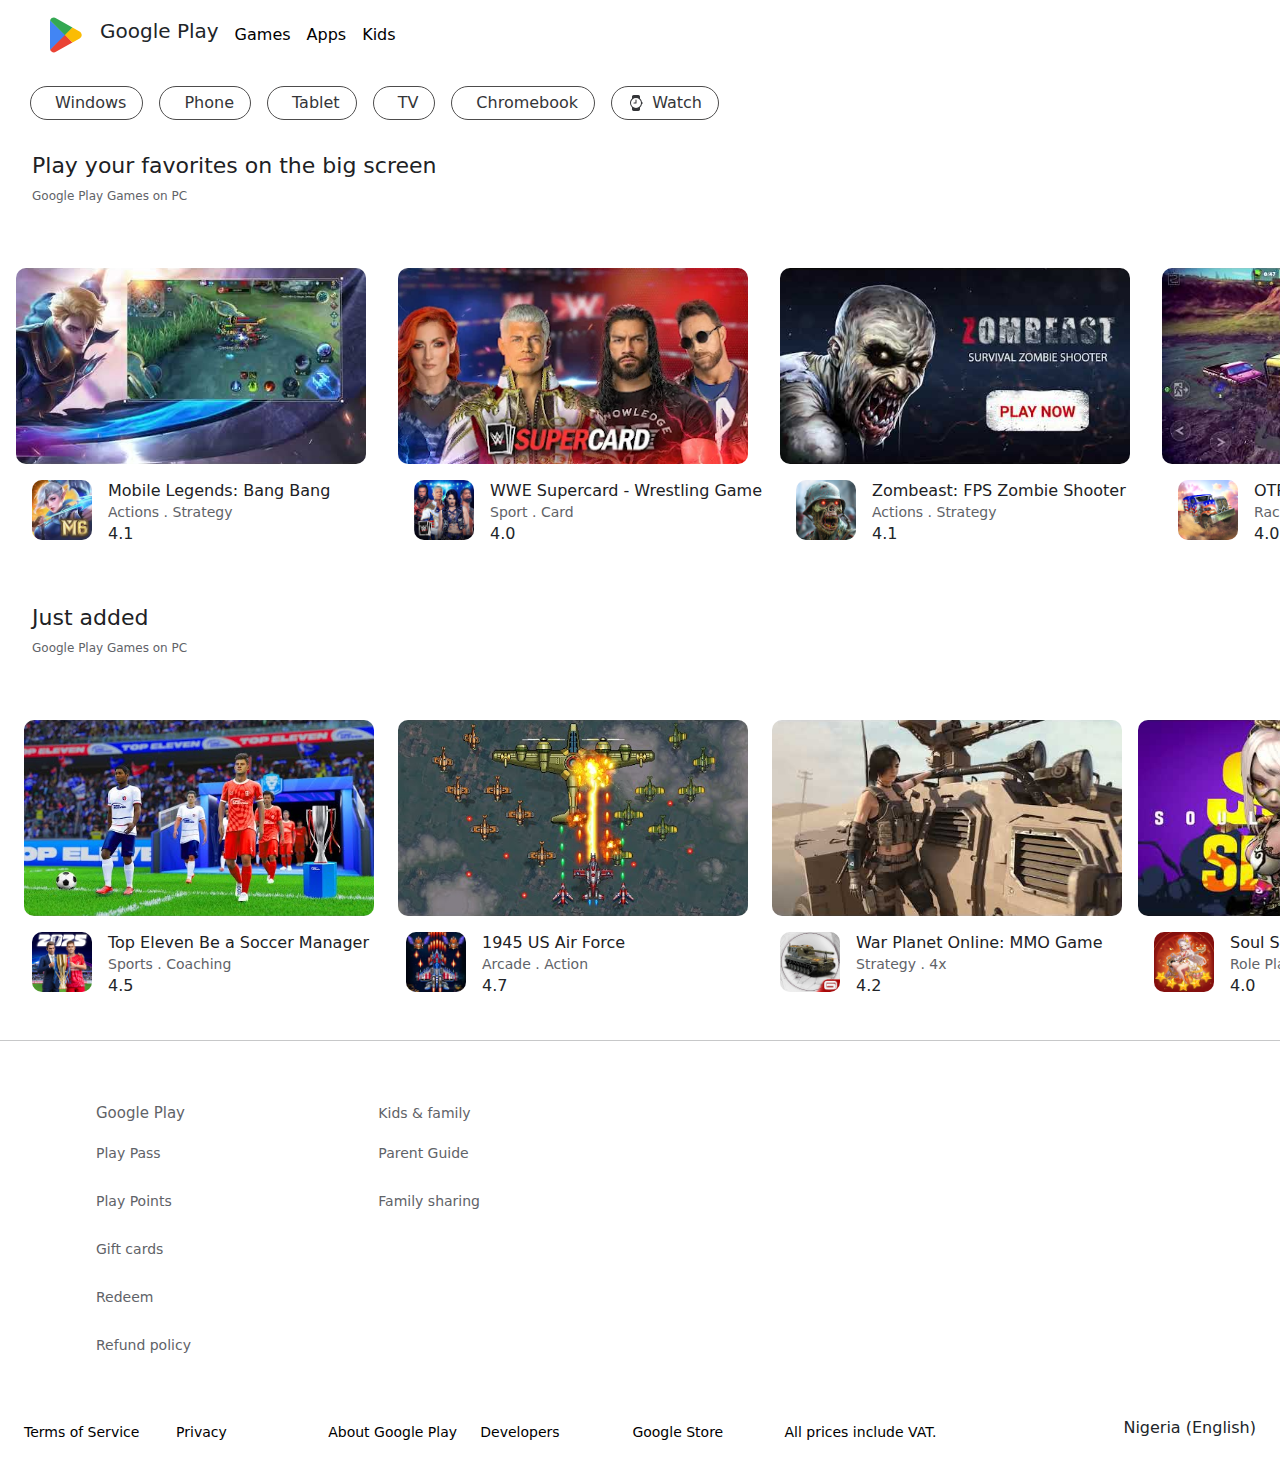
==== index.html @ cc6be877 "added to github" ====
<!DOCTYPE html>
<html lang="en">
<head>
    <meta charset="UTF-8">
    <meta name="viewport" content="width=device-width, initial-scale=1.0">
    <title>Android Apps on Google Play</title>
    <!-- <link rel="stylesheet" href="./media queries style.css"> -->
    <!-- <link rel="stylesheet" href="./variable.css"> -->
    <link rel="stylesheet" href="./css/global.css">
    <link rel="shortcut icon" href="./project images/remove bg of favicon.png" type="image/x-icon">
    <link rel="stylesheet" href="https://cdnjs.cloudflare.com/ajax/libs/font-awesome/6.6.0/css/all.min.css" integrity="sha512-Kc323vGBEqzTmouAECnVceyQqyqdsSiqLQISBL29aUW4U/M7pSPA/gEUZQqv1cwx4OnYxTxve5UMg5GT6L4JJg==" crossorigin="anonymous" referrerpolicy="no-referrer" />
    <link href="https://cdn.jsdelivr.net/npm/bootstrap@5.3.3/dist/css/bootstrap.min.css" rel="stylesheet" integrity="sha384-QWTKZyjpPEjISv5WaRU9OFeRpok6YctnYmDr5pNlyT2bRjXh0JMhjY6hW+ALEwIH" crossorigin="anonymous">
</head>
<body>
<header>
    <div class="home main">
        <div class="leftnav">
            <a href="../index.html">
            <img style="height: 38px; width: 38px;" src="../project images/playstore header.svg" alt=""></a>
            <h5>Google Play</h5>
 


            <div class="heat">
               <a href="./index.html" class="absolute">Games</a>
                <a href="./html/media queries.html" class="absolute">Apps</a>
                <a href="./html/variable.html" class="absolute">Kids</a>
            </div>
        </div>
        <div class="rightnav">
            <div class="right">
               <i class="fa-solid fa-magnifying-glass"></i>
               <i class="fa-regular fa-circle-question"></i>
               <i class="fa-regular fa-circle-user"></i>
            </div>
        </div>
   </div>

</header>
    
    <section class="sectoin2">
        <div class="actual">
            <a href="./index.html" class="okay">
                <i class="fa-solid fa-tv"></i> Windows
            </a>
            <a href="./html/media queries.html" class="okay">
                <i class="fa-solid fa-mobile"></i>   Phone
            </a>
            <a href="./html/variable.html" class="okay">
                <i class="fa-solid fa-tablet"></i>Tablet
            </a>
            <a href="./html/father.html" class="okay">
                <i class="fa-solid fa-tv"></i> TV
            </a>

            <a href="./html/mother.html" class="okay">
                <i class="fa-solid fa-laptop"></i>Chromebook
                </a>
            <a href="./index.html" class="okay">
                <svg xmlns="http://www.w3.org/2000/svg" width="16" height="16" fill="currentColor" class="bi bi-watch" viewBox="0 0 16 16">
                    <path d="M8.5 5a.5.5 0 0 0-1 0v2.5H6a.5.5 0 0 0 0 1h2a.5.5 0 0 0 .5-.5z"/>
                    <path d="M5.667 16C4.747 16 4 15.254 4 14.333v-1.86A6 6 0 0 1 2 8c0-1.777.772-3.374 2-4.472V1.667C4 .747 4.746 0 5.667 0h4.666C11.253 0 12 .746 12 1.667v1.86a6 6 0 0 1 1.918 3.48.502.502 0 0 1 .582.493v1a.5.5 0 0 1-.582.493A6 6 0 0 1 12 12.473v1.86c0 .92-.746 1.667-1.667 1.667zM13 8A5 5 0 1 0 3 8a5 5 0 0 0 10 0"/>
                  </svg>Watch
                </a>
        </div>

        <div class="play">
            <h4>Play your favorites on the big screen</h4>
            <p>Google Play Games on PC</p>
        </div>

        <div class=" mobile">
            <div class="video">
                <div>
                    <img src="./project images/mobile legend.jpg" alt="" style="width: 350px; height: 196px; object-fit: cover; border-radius: 10px; margin: 2rem 1rem 1rem 1rem;">
                    <div class="minor">
                        <img src="./project images/mobile.webp" alt="" style="width: 60px; height: 60px; border-radius: 10px; object-fit: cover; margin: 0rem 1rem 2rem 2rem;">
                        <div class="under">
                            <h5 style="font-size: 16px;
                            line-height: 22px; font-weight: 400; color: #202124; margin-bottom: 0rem;">Mobile Legends: Bang Bang</h5>
                            <p style="font-size: 14px;
                            line-height: 20px; font-weight: 400; color: #5F6368; margin-bottom: 0rem;">Actions . Strategy</p>
                            <span>4.1 <i class="fa-solid fa-star"></i></span>
                        </div>
                    </div>
                </div>

                
                <div>
                    <img src="./project images/wwe supercard.webp" alt="" style="width: 350px; height: 196px; object-fit: cover; border-radius: 10px; margin: 2rem 1rem 1rem 1rem;">
                    <div class="minor">
                        <img src="./project images/wwe small.webp" alt="" style="width: 60px; height: 60px; border-radius: 10px; object-fit: cover; margin: 0rem 1rem 2rem 2rem;">
                        <div class="under">
                            <h5 style="font-size: 16px;
                            line-height: 22px; font-weight: 400; color: #202124; margin-bottom: 0rem;">WWE Supercard - Wrestling Game</h5>
                            <p style="font-size: 14px;
                            line-height: 20px; font-weight: 400; color: #5F6368; margin-bottom: 0rem;">Sport . Card</p>
                            <span>4.0 <i class="fa-solid fa-star"></i></span>
                        </div>
                    </div>
                </div>
                <div>
                    <img src="./project images/zombeast.jpg" alt="" style="width: 350px; height: 196px; object-fit: cover; border-radius: 10px; margin: 2rem 1rem 1rem 1rem;">
                <div class="minor">
                    <img src="./project images/zombie small.webp" alt="" style="width: 60px; height: 60px; border-radius: 10px; object-fit: cover; margin: 0rem 1rem 2rem 2rem;">
                    <div class="under">
                        <h5 style="font-size: 16px;
                        line-height: 22px; font-weight: 400; color: #202124; margin-bottom: 0rem;">Zombeast: FPS Zombie Shooter</h5>
                        <p style="font-size: 14px;
                        line-height: 20px; font-weight: 400; color: #5F6368; margin-bottom: 0rem;">Actions . Strategy</p>
                        <span>4.1 <i class="fa-solid fa-star"></i></span>
                    </div>
                </div>
                </div>

                <div>
                    <img src="./project images/otr.jpg" alt="" style="width: 350px; height: 196px; object-fit: cover; border-radius: 10px; margin: 2rem 1rem 1rem 1rem;">
                    <div class="minor">
                        <img src="./project images/otr small.webp" alt="" style="width: 60px; height: 60px; border-radius: 10px; object-fit: cover; margin: 0rem 1rem 2rem 2rem;">
                        <div class="under">
                            <h5 style="font-size: 16px;
                            line-height: 22px; font-weight: 400; color: #202124; margin-bottom: 0rem;">OTR: Offroad Car Driving Game</h5>
                            <p style="font-size: 14px;
                            line-height: 20px; font-weight: 400; color: #5F6368; margin-bottom: 0rem;">Racing . Simulation</p>
                            <span>4.0 <i class="fa-solid fa-star"></i></span>
                        </div>
                    </div>
                </div>

                <div>
                    <img src="./project images/empire.webp" alt="" style="width: 350px; height: 196px; object-fit: cover; border-radius: 10px; margin: 2rem 1rem 1rem 1rem;">
                    <div class="minor">
                        <img src="./project images/empire small.webp" alt="" style="width: 60px; height: 60px; border-radius: 10px; object-fit: cover; margin: 0rem 1rem 2rem 2rem;">
                        <div class="under">
                            <h5 style="font-size: 16px;
                            line-height: 22px; font-weight: 400; color: #202124; margin-bottom: 0rem;">Empire Takeover</h5>
                            <p style="font-size: 14px;
                            line-height: 20px; font-weight: 400; color: #5F6368; margin-bottom: 0rem;">Strategy . 4x</p>
                            <span>4.6 <i class="fa-solid fa-star"></i></span>
                        </div>
                    </div>
                </div>


                <div>
                    <img src="./project images/evony.webp" alt="" style="width: 350px; height: 196px; object-fit: cover; border-radius: 10px; margin: 2rem 1rem 1rem 1rem;">
                    <div class="minor">
                        <img src="./project images/evony small.webp" alt="" style="width: 60px; height: 60px; border-radius: 10px; object-fit: cover; margin: 0rem 1rem 2rem 2rem;">
                        <div class="under">
                            <h5 style="font-size: 16px;
                            line-height: 22px; font-weight: 400; color: #202124; margin-bottom: 0rem;">Evony: The King's Return</h5>
                            <p style="font-size: 14px;
                            line-height: 20px; font-weight: 400; color: #5F6368; margin-bottom: 0rem;">Strategy . 4x</p>
                            <span>4.3 <i class="fa-solid fa-star"></i></span>
                        </div>
                    </div>
                </div>


                <div>
                    <img src="./project images/chinese.webp" alt="" style="width: 350px; height: 196px; object-fit: cover; border-radius: 10px; margin: 2rem 1rem 1rem 1rem;">
                    <div class="minor">
                        <img src="./project images/small.webp" alt="" style="width: 60px; height: 60px; border-radius: 10px; object-fit: cover; margin: 0rem 1rem 2rem 2rem;">
                        <div class="under">
                            <h5 style="font-size: 16px;
                            line-height: 22px; font-weight: 400; color: #202124; margin-bottom: 0rem;">기적의 검</h5>
                            <p style="font-size: 14px;
                            line-height: 20px; font-weight: 400; color: #5F6368; margin-bottom: 0rem;">Role Playing • Single player</p>
                            <span>3.8 <i class="fa-solid fa-star"></i></span>
                        </div>
                    </div>
                </div>


                <div>
                    <img src="./project images/top war.webp" alt="" style="width: 350px; height: 196px; object-fit: cover; border-radius: 10px; margin: 2rem 1rem 1rem 1rem;">
                    <div class="minor">
                        <img src="./project images/top war small.webp" alt="" style="width: 60px; height: 60px; border-radius: 10px; object-fit: cover; margin: 0rem 1rem 2rem 2rem;">
                        <div class="under">
                            <h5 style="font-size: 16px;
                            line-height: 22px; font-weight: 400; color: #202124; margin-bottom: 0rem;">Top War: Battle Game</h5>
                            <p style="font-size: 14px;
                            line-height: 20px; font-weight: 400; color: #5F6368; margin-bottom: 0rem;">Strategy . 4x</p>
                            <span>3.5 <i class="fa-solid fa-star"></i></span>
                        </div>
                    </div>
                </div>


                <div>
                    <img src="./project images/JUST DANCE.jpg" alt="" style="width: 350px; height: 196px; object-fit: cover; border-radius: 10px; margin: 2rem 1rem 1rem 1rem;">
                    <div class="minor">
                        <img src="./project images/just dance small.webp" alt="" style="width: 60px; height: 60px; border-radius: 10px; object-fit: cover; margin: 0rem 1rem 2rem 2rem;">
                        <div class="under">
                            <h5 style="font-size: 16px;
                            line-height: 22px; font-weight: 400; color: #202124; margin-bottom: 0rem;">Just Dance Now</h5>
                            <p style="font-size: 14px;
                            line-height: 20px; font-weight: 400; color: #5F6368; margin-bottom: 0rem;">Music . Performance</p>
                            <span>3.8 <i class="fa-solid fa-star"></i></span>
                        </div>
                    </div>
                </div>


                <div>
                    <img src="./project images/magic.webp" alt="" style="width: 350px; height: 196px; object-fit: cover; border-radius: 10px; margin: 2rem 1rem 1rem 1rem;">
                    <div class="minor">
                        <img src="./project images/magic small.webp" alt="" style="width: 60px; height: 60px; border-radius: 10px; object-fit: cover; margin: 0rem 1rem 2rem 2rem;">
                        <div class="under">
                            <h5 style="font-size: 16px;
                            line-height: 22px; font-weight: 400; color: #202124; margin-bottom: 0rem;">Magic Rush: Heroes</h5>
                            <p style="font-size: 14px;
                            line-height: 20px; font-weight: 400; color: #5F6368; margin-bottom: 0rem;">Role Playing . Action-Strategy</p>
                            <span>4.2 <i class="fa-solid fa-star"></i></span>
                        </div>
                    </div>
                    <!-- ends -->
                </div>
            </div>
        </div>


        <div class="play">
            <h4>Just added</h4>
            <p>Google Play Games on PC</p>
        </div>

        <div class="mobile">
            <div class="video">
                <div>
                    <img src="./project images/top eleven be a soocer manager.jpg" alt="" style="width: 350px; height: 196px; object-fit: cover; border-radius: 10px; margin: 2rem 0rem 1rem 1.5rem;">
                    <div class="minor">
                        <img src="./project images/soccer.webp" alt="" style="width: 60px; height: 60px; border-radius: 10px; object-fit: cover; margin: 0rem 1rem 0rem 2rem;">
                        <div class="under">
                            <h5 style="font-size: 16px;
                            line-height: 22px; font-weight: 400; color: #202124; margin-bottom: 0rem;">Top Eleven Be a Soccer Manager</h5>
                            <p style="font-size: 14px;
                            line-height: 20px; font-weight: 400; color: #5F6368; margin-bottom: 0rem;">Sports . Coaching</p>
                            <span>4.5 <i class="fa-solid fa-star"></i></span>
                        </div>
                    </div>
                    
                </div>
                <div>
                    <img src="./project images/1945 US Air Force.jpg" alt="" style="width: 350px; height: 196px; object-fit: cover; border-radius: 10px; margin: 2rem 0rem 1rem 1.5rem;">
                    <div class="minor">
                        <img src="./project images/air force.webp" alt="" style="width: 60px; height: 60px; border-radius: 10px; object-fit: cover; margin: 0rem 1rem 0rem 2rem;">
                        <div class="under">
                            <h5 style="font-size: 16px;
                            line-height: 22px; font-weight: 400; color: #202124; margin-bottom: 0rem;">1945 US Air Force</h5>
                            <p style="font-size: 14px;
                            line-height: 20px; font-weight: 400; color: #5F6368; margin-bottom: 0rem;">Arcade . Action</p>
                            <span>4.7 <i class="fa-solid fa-star"></i></span>
                        </div>
                    </div>
                </div>
                <div>
                    <img src="./project images/war pLANET.jpg" alt="" style="width: 350px; height: 196px; object-fit: cover; border-radius: 10px; margin: 2rem 0rem 1rem 1.5rem;">
                    <div class="minor">
                       <img src="./project images/war small.webp" alt="" style="width: 60px; height: 60px; border-radius: 10px; object-fit: cover; margin: 0rem 1rem 0rem 2rem;">
                       <div class="under">
                          <h5 style="font-size: 16px;
                          line-height: 22px; font-weight: 400; color: #202124; margin-bottom: 0rem;">War Planet Online: MMO Game</h5>
                          <p style="font-size: 14px;
                          line-height: 20px; font-weight: 400; color: #5F6368; margin-bottom: 0rem;">Strategy . 4x</p>
                          <span>4.2 <i class="fa-solid fa-star"></i></span>
                        </div>
                    </div>
                </div>



                <div>
                    <img src="./project images/seeker.jpg" alt="" style="width: 350px; height: 196px; object-fit: cover; border-radius: 10px; margin: 2rem 1rem 1rem 1rem;">
                    <div class="minor">
                        <img src="./project images/seeker small.webp" alt="" style="width: 60px; height: 60px; border-radius: 10px; object-fit: cover; margin: 0rem 1rem 2rem 2rem;">
                        <div class="under">
                            <h5 style="font-size: 16px;
                            line-height: 22px; font-weight: 400; color: #202124; margin-bottom: 0rem;">Soul Seeker: six knights</h5>
                            <p style="font-size: 14px;
                            line-height: 20px; font-weight: 400; color: #5F6368; margin-bottom: 0rem;">Role Playing . Action-strategy</p>
                            <span>4.0 <i class="fa-solid fa-star"></i></span>
                        </div>
                    </div>
                </div>


                <div>
                    <img src="./project images/among gods.webp" alt="" style="width: 350px; height: 196px; object-fit: cover; border-radius: 10px; margin: 2rem 0rem 1rem 1.5rem;">
                    <div class="minor">
                        <img src="./project images/among god small.webp" alt="" style="width: 60px; height: 60px; border-radius: 10px; object-fit: cover; margin: 0rem 1rem 0rem 2rem;">
                        <div class="under">
                            <h5 style="font-size: 16px;
                            line-height: 22px; font-weight: 400; color: #202124; margin-bottom: 0rem;">Among Gods! RPG Adventure</h5>
                            <p style="font-size: 14px;
                            line-height: 20px; font-weight: 400; color: #5F6368; margin-bottom: 0rem;">Role Playing . Action-Strategy</p>
                            <span>4.6 <i class="fa-solid fa-star"></i></span>
                        </div>
                    </div>
                </div>



                <div>
                    <img src="./project images/conquer.jpg" alt="" style="width: 350px; height: 196px; object-fit: cover; border-radius: 10px; margin: 2rem 0rem 1rem 1.5rem;">
                    <div class="minor">
                        <img src="./project images/conquer small.webp" alt="" style="width: 60px; height: 60px; border-radius: 10px; object-fit: cover; margin: 0rem 1rem 0rem 2rem;">
                        <div class="under">
                         <h5 style="font-size: 16px;
                            line-height: 22px; font-weight: 400; color: #202124; margin-bottom: 0rem;">War and Magic: Kingdom Reborn</h5>
                            <p style="font-size: 14px;
                            line-height: 20px; font-weight: 400; color: #5F6368; margin-bottom: 0rem;">Strategy . 4x</p>
                            <span>4.2 <i class="fa-solid fa-star"></i></span>
                        </div>
                    </div>
                </div>

                <div>
                    <img src="./project images/8th ann.jpg" alt="" style="width: 350px; height: 196px; object-fit: cover; border-radius: 10px; margin: 2rem 0rem 1rem 1.5rem;">
                    <div class="minor">
                        <img src="./project images/8th ann small.webp" alt="" style="width: 60px; height: 60px; border-radius: 10px; object-fit: cover; margin: 0rem 1rem 0rem 2rem;">
                        <div class="under">
                            <h5 style="font-size: 16px;
                            line-height: 22px; font-weight: 400; color: #202124; margin-bottom: 0rem;">CookieRun:OvenBreak</h5>
                            <p style="font-size: 14px;
                            line-height: 20px; font-weight: 400; color: #5F6368; margin-bottom: 0rem;">Adventure . Action</p>
                            <span>4.5 <i class="fa-solid fa-star"></i></span>
                        </div>
                    </div>
                </div>

                <div>
                    <img src="./project images/game of sultan.jpg" alt="" style="width: 350px; height: 196px; object-fit: cover; border-radius: 10px; margin: 2rem 0rem 1rem 1.5rem;">
                    <div class="minor">
                        <img src="./project images/gamo of sultan samll.webp" alt="" style="width: 60px; height: 60px; border-radius: 10px; object-fit: cover; margin: 0rem 1rem 0rem 2rem;">
                        <div class="under">
                            <h5 style="font-size: 16px;
                            line-height: 22px; font-weight: 400; color: #202124; margin-bottom: 0rem;">Game of Sultans</h5>
                             <p style="font-size: 14px;
                            line-height: 20px; font-weight: 400; color: #5F6368; margin-bottom: 0rem;">Role Playing . Simulation</p>
                            <span>4.2 <i class="fa-solid fa-star"></i></span>
                        </div>
                    </div>
                </div>




                <div>
                   <img src="./project images/hungry shark small.jpg" alt="" style="width: 350px; height: 196px; object-fit: cover; border-radius: 10px; margin: 2rem 0rem 1rem 1.5rem;">
                   <div class="minor">
                       <img src="./project images/hungry shark.webp" alt="" style="width: 60px; height: 60px; border-radius: 10px; object-fit: cover; margin: 0rem 1rem 0rem 2rem;">
                        <div class="under">
                            <h5 style="font-size: 16px;
                            line-height: 22px; font-weight: 400; color: #202124; margin-bottom: 0rem;">Hungry Shark Evolution</h5>
                            <p style="font-size: 14px; line-height: 20px; font-weight: 400; color: #5F6368; margin-bottom: 0rem;">Action . Survival</p>
                            <span>4.4 <i class="fa-solid fa-star"></i></span>
                        </div>
                    </div>
                </div>

                <div>
                    <img src="./project images/last.jpg" alt="" style="width: 350px; height: 196px; object-fit: cover; border-radius: 10px; margin: 2rem 0rem 1rem 1.5rem;">
                    <div class="minor">
                        <img src="./project images/last small.webp" alt="" style="width: 60px; height: 60px; border-radius: 10px; object-fit: cover; margin: 0rem 1rem 0rem 2rem;">
                        <div class="under">
                            <h5 style="font-size: 16px;
                            line-height: 22px; font-weight: 400; color: #202124; margin-bottom: 0rem;">Last Fortress: Underground</h5>
                            <p style="font-size: 14px;
                            line-height: 20px; font-weight: 400; color: #5F6368; margin-bottom: 0rem;">Strategy . 4x</p>
                            <span>4.4 <i class="fa-solid fa-star"></i></span>
                        </div>
                    </div>
                </div>
                <!--  -->
            </div>
        </div>
    </section>



    <div class="together">
        <div class="beat">
            <div class="gather">
                <a href="./index.html"><svg xmlns="http://www.w3.org/2000/svg" width="25" height="30" fill="currentColor" class="bi bi-controller" viewBox="0 0 16 16">
                    <path d="M11.5 6.027a.5.5 0 1 1-1 0 .5.5 0 0 1 1 0m-1.5 1.5a.5.5 0 1 0 0-1 .5.5 0 0 0 0 1m2.5-.5a.5.5 0 1 1-1 0 .5.5 0 0 1 1 0m-1.5 1.5a.5.5 0 1 0 0-1 .5.5 0 0 0 0 1m-6.5-3h1v1h1v1h-1v1h-1v-1h-1v-1h1z"/>
                    <path d="M3.051 3.26a.5.5 0 0 1 .354-.613l1.932-.518a.5.5 0 0 1 .62.39c.655-.079 1.35-.117 2.043-.117.72 0 1.443.041 2.12.126a.5.5 0 0 1 .622-.399l1.932.518a.5.5 0 0 1 .306.729q.211.136.373.297c.408.408.78 1.05 1.095 1.772.32.733.599 1.591.805 2.466s.34 1.78.364 2.606c.024.816-.059 1.602-.328 2.21a1.42 1.42 0 0 1-1.445.83c-.636-.067-1.115-.394-1.513-.773-.245-.232-.496-.526-.739-.808-.126-.148-.25-.292-.368-.423-.728-.804-1.597-1.527-3.224-1.527s-2.496.723-3.224 1.527c-.119.131-.242.275-.368.423-.243.282-.494.575-.739.808-.398.38-.877.706-1.513.773a1.42 1.42 0 0 1-1.445-.83c-.27-.608-.352-1.395-.329-2.21.024-.826.16-1.73.365-2.606.206-.875.486-1.733.805-2.466.315-.722.687-1.364 1.094-1.772a2.3 2.3 0 0 1 .433-.335l-.028-.079zm2.036.412c-.877.185-1.469.443-1.733.708-.276.276-.587.783-.885 1.465a14 14 0 0 0-.748 2.295 12.4 12.4 0 0 0-.339 2.406c-.022.755.062 1.368.243 1.776a.42.42 0 0 0 .426.24c.327-.034.61-.199.929-.502.212-.202.4-.423.615-.674.133-.156.276-.323.44-.504C4.861 9.969 5.978 9.027 8 9.027s3.139.942 3.965 1.855c.164.181.307.348.44.504.214.251.403.472.615.674.318.303.601.468.929.503a.42.42 0 0 0 .426-.241c.18-.408.265-1.02.243-1.776a12.4 12.4 0 0 0-.339-2.406 14 14 0 0 0-.748-2.295c-.298-.682-.61-1.19-.885-1.465-.264-.265-.856-.523-1.733-.708-.85-.179-1.877-.27-2.913-.27s-2.063.091-2.913.27"/>
                    </svg></i></a>
                <p style="font-style: normal; font-size: 14px; font-weight: 400; line-height: normal; color: #000000;">Games</p>
            </div>
        
        
        
            
            <div class="gather">
                <a href="./html/media queries.html"><svg xmlns="http://www.w3.org/2000/svg" width="25" height="30" fill="currentColor" class="bi bi-x-diamond-fill" viewBox="0 0 16 16">
                    <path d="M9.05.435c-.58-.58-1.52-.58-2.1 0L4.047 3.339 8 7.293l3.954-3.954L9.049.435zm3.61 3.611L8.708 8l3.954 3.954 2.904-2.905c.58-.58.58-1.519 0-2.098l-2.904-2.905zm-.706 8.614L8 8.708l-3.954 3.954 2.905 2.904c.58.58 1.519.58 2.098 0l2.905-2.904zm-8.614-.706L7.292 8 3.339 4.046.435 6.951c-.58.58-.58 1.519 0 2.098z"/></svg></a>
                <p style="font-style: normal; font-size: 14px; font-weight: 400; line-height: normal; color: #000000;">Apps</p>
            </div>
        
        
        
            <div class="gather">
                <a href="./html/variable.html"><svg xmlns="http://www.w3.org/2000/svg" width="25" height="30" fill="currentColor" class="bi bi-star" viewBox="0 0 16 16">
                    <path d="M2.866 14.85c-.078.444.36.791.746.593l4.39-2.256 4.389 2.256c.386.198.824-.149.746-.592l-.83-4.73 3.522-3.356c.33-.314.16-.888-.282-.95l-4.898-.696L8.465.792a.513.513 0 0 0-.927 0L5.354 5.12l-4.898.696c-.441.062-.612.636-.283.95l3.523 3.356-.83 4.73zm4.905-2.767-3.686 1.894.694-3.957a.56.56 0 0 0-.163-.505L1.71 6.745l4.052-.576a.53.53 0 0 0 .393-.288L8 2.223l1.847 3.658a.53.53 0 0 0 .393.288l4.052.575-2.906 2.77a.56.56 0 0 0-.163.506l.694 3.957-3.686-1.894a.5.5 0 0 0-.461 0z"/>
                  </svg></a>
                <p style="font-style: normal; font-size: 14px; font-weight: 400; line-height: normal; color: #000000;">Kids</p>
            </div>
        </div>
       </div>
    
    
    
    
    <hr>


    <footer class="last">
       <div class="not">
           <div class="least">
               <div class="but">
                    <h5 style="font-size: 15px; line-height: 32px; font-weight: 500; color: #5F6368; font-style: normal;">Google Play</h5>
                    <p  style="font-size: 14px; line-height: 32px; font-weight: 400; color: #5F6368; font-style: normal;">Play Pass</p>
                    <p  style="font-size: 14px; line-height: 32px; font-weight: 400; color: #5F6368; font-style: normal;">Play Points</p>
                    <p  style="font-size: 14px; line-height: 32px; font-weight: 400; color: #5F6368; font-style: normal;">Gift cards</p>
                    <p  style="font-size: 14px; line-height: 32px; font-weight: 400; color: #5F6368; font-style: normal;">Redeem</p>
                    <p  style="font-size: 14px; line-height: 32px; font-weight: 400; color: #5F6368; font-style: normal;">Refund policy</p>
                </div>


               <div class="meat">
                    <h5 style="font-size: 14px; line-height: 32px; font-weight: 500; color: #5F6368; font-style: normal;">Kids & family</h5>
                    <p style="font-size: 14px; line-height: 32px; font-weight: 400; color: #5F6368; font-style: normal;">Parent Guide</p>
                   <p  style="font-size: 14px; line-height: 32px; font-weight: 400; color: #5F6368; font-style: normal;">Family sharing</p>
                </div>
            </div>
        </div>


        <div class="could">
            <div class="do">
                <div class="it">
                    <p style="font-size: 14px; line-height: 14px; font-weight: 400; font-style: normal; color: #000000;">Terms of Service</p>
                    <p style="font-size: 14px; line-height: 14px; font-weight: 400; font-style: normal; color: #000000; margin-right: 0 ;">Privacy</p>
                    <p style="font-size: 14px; line-height: 14px; font-weight: 400; font-style: normal; color: #000000;">About Google Play</p>
                    <p style="font-size: 14px; line-height: 14px; font-weight: 400; font-style: normal; color: #000000;">Developers</p>
                    <p style="font-size: 14px; line-height: 14px; font-weight: 400; font-style: normal; color: #000000;">Google Store</p>
                    <p style="font-size: 14px; line-height: 14px; font-weight: 400; font-style: normal; color: #000000;">All prices include VAT.</p>
                </div>
                <!--  -->
                <div class="you">
                   <p>Nigeria (English)</p>
                </div>
                <!--  -->
            </div>
        </div>
    </footer>
    <script src="https://cdn.jsdelivr.net/npm/bootstrap@5.3.3/dist/js/bootstrap.bundle.min.js" integrity="sha384-YvpcrYf0tY3lHB60NNkmXc5s9fDVZLESaAA55NDzOxhy9GkcIdslK1eN7N6jIeHz" crossorigin="anonymous"></script>
</body>
</html>
---- media queries style.css ----
*{
    margin: 0;
    padding: 0;
    box-sizing: border-box;
}

:root{
    --font-style: normal;
    --font-weight: 500;
    --font-size: 14px;
    --line-height: 20px;
    --font-family: "Google Sans", Roboto, Arial, sans-serif;
    --back-groud: #FFFFFF;
    --color1: #343538;
}

body{
    background-color: var(--back-groud);
    font-family: var(--font-family);
}


.fa-magnifying-glass{
    width: 30px;
    font-size: 20px;
    /* height: 20px; */
}

.fa-circle-question{
    width: 30px;
    font-size: 20px;
}

.fa-circle-user{
    width: 30px;
    font-size: 30px;
}



header{
    position: fixed;
    top: 0;
    width: 100%;
    height: 10%;
    z-index: 10;
    background-color: white;
}

.main{
    display: flex; 
    padding: 0px 30px;  
    justify-content: space-between; 
    align-items: center;  
    margin: 1rem 1rem 2rem;
}

.main .leftnav{
    display: flex; 
    align-items: center; 
    gap: 1rem ;
}

.leftnav .heat{
    display: flex; 
    justify-content: center; 
    gap: 1rem
}

.heat .absolute{
    text-decoration: none; 
    color: #000000 
}

.heat .absolute:hover{
    border-bottom: 3px solid green;
}



.actual{
    display: flex;
    /* justify-content: space-around; */
    align-items: center;
    gap: 1rem;
    overflow-x: scroll;
    padding: 0 30px;
    margin-bottom: 4rem;
    /* flex-wrap: wrap; */
    /* margin: 2rem 2rem 2rem .5rem; */
}

.actual::-webkit-scrollbar{
    display: none;
}



.actual .okay{
    text-decoration: none;
    text-align: center;
    gap: 1rem;
    margin-top: 7rem;
    display: block;
    border: .5px solid rgb(77, 76, 76);
    background-color: var(--back-groud);
    color: var(--color1);
    padding-top: 0.25rem;
    padding: .25rem 2rem;
    gap: 2rem;
    border-radius: 20px;
}

@media (max-width: 500px)                                     {
    .actual .okay{
        text-decoration: none;
        text-align: center;
        gap: 1rem;
        display: flex;
        align-items: center;
        /* display: block; */
        border: .5px solid rgb(77, 76, 76);
        background-color: var(--back-groud);
        color: var(--color1);
        padding-top: 0.25rem;
        padding: .25rem 1rem;
        gap: .5rem;
        border-radius: 20px;
    }
}


@media (min-width: 600px)                                     {
    .actual .okay{
        text-decoration: none;
        text-align: center;
        gap: 1rem;
        display: flex;
        align-items: center;
        /* display: block; */
        border: .5px solid rgb(77, 76, 76);
        background-color: var(--back-groud);
        color: var(--color1);
        padding-top: 0.25rem;
        padding: .25rem 1rem;
        gap: .5rem;
        border-radius: 20px;
    }
}



.actual .okay:hover{
    color: green;
    background-color: rgb(221, 237, 197);
    border: none;
}

.general{
    display: flex;
    justify-content: space-around;
    align-items: center;
}

.image-container{
    position: relative;
    display: inline-block;
    vertical-align: top;
    /* width: 90%; */
    /* display: flex;
    justify-content: space-around;
    align-items: center; */
    /* grid-template-columns: 1fr 1fr 1fr;
    grid-template-rows: 1fr; */
}

.image-container img{
    width: 450px;
    height: 300px;
    display: block;
    margin: 2rem;
    /* object-fit: contain; */
    border-radius: 10px;
}

.image-container .overlay-text{
    position: absolute;
    top: 40%;
    text-wrap: nowrap;
    left: 40%;
    bottom: 0;
    transform: translate(-50%, 50%);
    color: #fff;
    padding: 0px 1px;
    /* font-size: 20px; */
    /* text-align: center; */
    
}

.image-container .over{
    position: absolute;
    top: 5%;
    text-wrap: nowrap;
    left: 40%;
    bottom: 0;
    transform: translate(-50%, 50%);
    color: #fff;
    padding: 0px 1px;
    margin: auto;
    /* margin: 0rem 1rem 0rem 4rem; */
    /* font-size: 20px; */
    /* text-align: center; */
    
}

.general{
    display: grid;
    grid-template-columns: 1fr 1fr 1fr;
    grid-template-rows: 1fr;
    overflow-x: scroll;
}

.general::-webkit-scrollbar{
    display: none;
}

.over .vet{
    margin: 1rem 0rem 0rem 2rem;
}

.sharp{
    /* position: absolute; */
    /* top: 5%; */
    text-wrap: nowrap;
    gap: 3rem;
    /* left: 38%; */
    /* bottom: 0;
    transform: translate(-50%, 50%); */
    /* color: #fff;
    padding: 0px 1px; */
    display: flex;
    justify-content: space-between;
    align-items: center;
    /* gap: 2rem; */
    /* font-size: 20px; */
    /* text-align: center; */
    
}

.sharp .snapchap{
    /* position: absolute; */
    /* top: 5%; */
    text-wrap: nowrap;
    /* left: 38%; */
    /* bottom: 0;
    transform: translate(-50%, 50%); */
    /* color: #fff;
    padding: 0px 1px; */
    display: flex;
    /* padding: none; */
    /* margin: auto; */
    /* margin: 0rem 1rem 0rem 0rem; */
    /* font-size: 20px; */
    /* text-align: center; */
    
}

/* .sharp .yep{
    margin: 0rem 1rem 0rem 1rem; */
/* } */

.save{
    /* position: absolute; */
    /* top: 5%; */
    text-wrap: nowrap;
    /* left: 38%; */
    /* bottom: 0;
    transform: translate(-50%, 50%); */
    /* color: #fff;
    padding: 0px 1px; */
    display: flex;
    justify-content: space-between;
    align-items: center;
    gap: 1rem;
    /* font-size: 20px; */
    /* text-align: center; */
    
}


.save .discord{
    /* position: absolute; */
    /* top: 5%; */
    text-wrap: nowrap;
    /* left: 38%; */
    /* bottom: 0;
    transform: translate(-50%, 50%); */
    /* color: #fff;
    padding: 0px 1px; */
    display: flex;
    /* margin: 0rem 3rem 0rem 0rem; */
    /* font-size: 20px; */
    /* text-align: center; */
    
}


.image-container .oval{
    position: absolute;
    top: 0.1%;
    text-wrap: nowrap;
    left: 40%;
    bottom: 0;
    transform: translate(-50%, 50%);
    color: #fff;
    padding: 0px 1px;
    margin-left: 3rem;
    /* font-size: 20px; */
    /* text-align: center; */
    
}



.better{
    margin: 0rem 5rem 0rem 2rem;
}

.better h3{
    font-size: 22px;
    line-height: 28px;
    font-weight: 500;
    font-style: normal;
    color:#202124;
    /* margin-bottom: 2rem; */
}


.happy{
    display: flex;
    /* justify-content: space-around; */
    align-items: center;
    gap: 1rem;
    overflow-x: scroll;
    padding: 0 30px;
    /* flex-wrap: wrap; */
    /* margin: 2rem 2rem 2rem .5rem; */
}

.happy::-webkit-scrollbar{
    display: none;
}

/* 
@media (max-width: 700px)                   {
    .actual{
        display: flex;
        justify-content: space-around;
        align-items: center;
        gap: 3rem;
        overflow-x: scroll;
        margin: 2rem 0rem 2rem 0rem;
        flex-wrap: nowrap;
        text-wrap: nowrap;
    }


    .actual .okay{
        text-decoration: none;
        text-align: center;
        gap: 2rem;
        height: 35px;
        display: block;
        border: .5px solid rgb(77, 76, 76);
        background-color: var(--back-groud);
        color: var(--color1);
        width: 150px;
        padding-top: 0.25rem;
        
        border-radius: 20px;
    }
    
} */

.happy .family{
    text-decoration: none;
    text-align: center;
    /* gap: 1rem; */
    display: block;
    border: .5px solid rgb(77, 76, 76);
    background-color: var(--back-groud);
    color: var(--color1);
    /* padding-top: 0.25rem; */
    padding: .25rem 2rem;
    gap: 2rem;
    border-radius: 20px;
}

@media (max-width: 600px)                                     {
    .happy .family{
        text-decoration: none;
        text-align: center;
        gap: 1rem;
        display: flex;
        align-items: center;
        /* display: block; */
        border: .5px solid rgb(77, 76, 76);
        background-color: var(--back-groud);
        color: var(--color1);
        padding-top: 0.25rem;
        padding: .25rem 1rem;
        gap: .5rem;
        border-radius: 20px;
    }
}


@media (min-width: 800px)                                     {
    .happy .family{
        text-decoration: none;
        text-align: center;
        gap: 1rem;
        display: flex;
        align-items: center;
        /* display: block; */
        border: .5px solid rgb(77, 76, 76);
        background-color: var(--back-groud);
        color: var(--color1);
        padding-top: 0.25rem;
        padding: .25rem 1rem;
        gap: .5rem;
        border-radius: 20px;
    }
}



.happy .family:hover{
    color: green;
    background-color: rgb(221, 237, 197);
    border: none;
}


.mobile .video{
    display: grid;
    grid-template-columns: 1fr 1fr 1fr 1fr 1fr 1fr;
    grid-template-rows: 1fr 1fr;
    text-wrap: nowrap;
    margin-bottom: 2rem;
    overflow-x: scroll;
}

.mobile .video::-webkit-scrollbar {
    display: none;
}


.mobile .minor{
    display: flex; 
    margin: 2rem 0rem 0rem 2rem;
}

.sad .ass{
    margin: 1rem 0rem 0rem 2rem;
}

.ass .ad{
    /* display: flex;  */
    margin: 1rem 0rem 0rem 0.5rem;
}


.mat .sad{
    display: grid;
    grid-template-columns: 1fr 1fr 1fr 1fr 1fr 1fr 1fr 1fr 1fr 1fr;
    grid-template-rows: 1fr 1fr;
    text-wrap: nowrap;
    overflow-x: scroll;
}

.mat .sad::-webkit-scrollbar {
    display: none;
}



.together .beat{
    display: flex;
    justify-content: space-around;
    align-items: center;
    background-color: white !important;
}

@media (max-width: 600px)                                     {
    .together .beat{
        display: flex;
        width: 100%;
        z-index: 99;
        /* justify-content: space-around;
        align-items: center; */
        bottom: 0;
        position: fixed;
        background-color: #FFFFFF;
    }

    .beat .gather:hover{
        color: green;
    }
    
}

@media (min-width: 800px)                                     {
    .together .beat{
        display: none;
        /* justify-content: space-around;
        align-items: center;
        bottom: 0;
        position: fixed; */
    }
    
}


@media (max-width: 600px)                                     {
    .heat .absolute{
        display: none;
    }
}


.not .least{
    display: flex;
    justify-content: space-between;
}

.least .but{
    margin: 2.5rem 5rem 1rem 6rem;
    text-wrap: nowrap;
}

.least .meat{
    margin: 2.5rem 50rem 1rem 4rem;
    text-wrap: nowrap;
}

.could .do{
    display: flex;
    justify-content: space-between;
    align-items: center;
    flex-wrap: wrap;
}

.do .it{
    display: grid;
    grid-template-columns: 1fr 1fr 1fr 1fr 1fr 1fr;
    grid-template-rows: 1fr;
    margin: 2rem 0rem 1.5rem 1.5rem;
}

.do .you{
    margin: 0rem 1.5rem 0rem 0rem;
}

.fa-star{
    width: 1px;
    height: 1px;
}
---- variable.css ----
*{
    margin: 0;
    padding: 0;
    box-sizing: border-box;
}

:root{
    --font-style: normal;
    --font-weight: 500;
    --font-size: 14px;
    --line-height: 20px;
    --font-family: "Google Sans", Roboto, Arial, sans-serif;
    --back-groud: #FFFFFF;
    --color1: #343538;
}

body{
    background-color: var(--back-groud);
    font-family: var(--font-family);
}

.fa-magnifying-glass{
    width: 30px;
    font-size: 20px;
    /* height: 20px; */
}

.fa-circle-question{
    width: 30px;
    font-size: 20px;
}

.fa-circle-user{
    width: 30px;
    font-size: 30px;
}



header{
    position: sticky;
    top: 0;
    z-index: 10;
    background-color: white;
    height: 70px;
    margin: auto;
}

.main{
    display: flex; 
    padding: 0px 30px;  
    justify-content: space-between; 
    align-items: center;  
    margin: 1rem 1rem 2rem;
}

.main .leftnav{
    display: flex; 
    align-items: center; 
    gap: 1rem ;
}

.leftnav .heat{
    display: flex; 
    justify-content: center; 
    gap: 1rem
}

.heat .absolute{
    text-decoration: none; 
    color: #000000 
}

.heat .absolute:hover{
    border-bottom: 3px solid green;
}


@media (max-width: 600px)                                     {
    .heat .absolute{
        display: none;
    }
}

.act img{
    width: 100%;
    height: 10%;
    margin-bottom: 3rem;
}

.seat{
    display: flex;
    /* justify-content: space-around; */
    align-items: center;
    gap: 1rem;
    overflow-x: scroll;
    padding: 0 30px;
    /* flex-wrap: wrap; */
    /* margin: 2rem 2rem 2rem .5rem; */
}




.seat::-webkit-scrollbar{
    display: none;
}


.seat .okay{
    text-decoration: none;
    text-align: center;
    /* gap: 1rem; */
    /* margin-top: 7rem; */
    display: block;
    border: .5px solid rgb(77, 76, 76);
    background-color: var(--back-groud);
    color: var(--color1);
    padding-top: 0.25rem;
    margin-left: auto;
    margin-right: auto;
    /* text-align: center; */
    padding: .25rem 2rem;
    gap: 2rem;
    border-radius: 20px;
}

/* 
@media (max-width: 700px)                   {
    .actual{
        display: flex;
        justify-content: space-around;
        align-items: center;
        gap: 3rem;
        overflow-x: scroll;
        margin: 2rem 0rem 2rem 0rem;
        flex-wrap: nowrap;
        text-wrap: nowrap;
    }


    .actual .okay{
        text-decoration: none;
        text-align: center;
        gap: 2rem;
        height: 35px;
        display: block;
        border: .5px solid rgb(77, 76, 76);
        background-color: var(--back-groud);
        color: var(--color1);
        width: 150px;
        padding-top: 0.25rem;
        
        border-radius: 20px;
    }
    
} */

.tea h4{
    text-align: center;
    margin-bottom: 2rem;
}

.seat .okay{
    text-decoration: none;
    text-align: center;
    gap: 1rem;
    display: block;
    border: .5px solid rgb(77, 76, 76);
    background-color: var(--back-groud);
    color: var(--color1);
    padding-top: 0.25rem;
    padding: .25rem 2rem;
    gap: 2rem;
    /* text-align: center; */
    border-radius: 20px;
}

@media (max-width: 600px)                                     {
    .seat .okay{
        text-decoration: none;
        text-align: center;
        gap: 1rem;
        display: flex;
        align-items: center;
        /* display: block; */
        border: .5px solid rgb(77, 76, 76);
        background-color: var(--back-groud);
        color: var(--color1);
        padding-top: 0.25rem;
        padding: .25rem 1rem;
        gap: .5rem;
        border-radius: 20px;
    }
}


@media (min-width: 800px)                                     {
    .seat .okay{
        text-decoration: none;
        text-align: center;
        gap: 1rem;
        display: flex;
        align-items: center;
        /* display: block; */
        border: .5px solid rgb(77, 76, 76);
        background-color: var(--back-groud);
        color: var(--color1);
        padding-top: 0.25rem;
        padding: .25rem 1rem;
        gap: .5rem;
        border-radius: 20px;
    }
}



.seat .okay:hover{
    color: green;
    background-color: rgb(221, 237, 197);
    border: none;
}

.wetin{
    overflow-x: scroll;
}


.wetin::-webkit-scrollbar{
    display: none;
}

.where h1{
    font-size: 36px;
    line-height: 44px;
    font-weight: 500;
    font-style: normal;
    color: #202124;
    padding: 2rem 2rem 0rem;
}

.where h5{
    font-size: 24px;
    line-height: 32px;
    font-weight: 400;
    font-style: normal;
    color: #202124;
    padding-left: 2rem;
    padding-top: 0.2rem;
}

.whom img{
    width: 60px;
    height: 60px;
    border-radius: 10px;
}

.whom{
    display: flex;
    margin-right: 11rem;
}

.where{
    background-color: #00DFF3;
    width: 600px;
    height: 270px;
    border-radius: 20px 0px 0px 20px;
    /* border-radius: 20px; */
}


.dead h6{
    font-size: 18px;
    line-height: 24px;
    font-weight: 400;
    font-style: normal;
    color: #202124;
}

.dead p{
    font-size: 16px;
    font-weight: 400;
    font-style: normal;
    color: #202124;
    line-height: 24px;
}

.food img{
    width: 600px;
    height: 270px;
    border-radius: 0px 20px 20px 0px;
}


.wetin{
    display: flex;
    margin: 2rem 2rem 3rem;
}
.where .oh{
    display: flex;
    justify-content: space-around;
    padding-top: 1.5rem;
    gap: 3rem;
}

/* grid family */
.sad .ass{
    margin: 1rem 0rem 0rem 2rem;
}

.ass .ad{
    /* display: flex;  */
    margin: 1rem 0rem 0rem 0.5rem;
}


.mat .sad{
    display: grid;
    grid-template-columns: 1fr 1fr 1fr 1fr 1fr 1fr 1fr 1fr 1fr 1fr;
    grid-template-rows: 1fr 1fr;
    text-wrap: nowrap;
    overflow-x: scroll;
}

.mat .sad::-webkit-scrollbar {
    display: none;
}

.better{
    margin: 0rem 5rem 0rem 2rem;
}

.better h3{
    font-size: 22px;
    line-height: 28px;
    font-weight: 500;
    font-style: normal;
    color:#202124;
    /* margin-bottom: 2rem; */
}

.no h2{
    font-size: 22px;
    font-style: normal;
    font-weight: 400;
    line-height: 28px;
    color: black;
}

.no p{
    font-size: 12px;
    font-style: normal;
    font-weight: 400;
    line-height: 16px;
    color: black;
    /* margin-top: 5rem; */
}

.image-container img{
    width: 100%;
    height: 400px;
    /* object-fit: fill; */
}

.image-container{
    width: 100%;
    position: relative;
    display: inline-block;
    /* vertical-align: top; */
    /* width: 90%; */
    /* display: flex;
    justify-content: space-around;
    align-items: center; */
    /* grid-template-columns: 1fr 1fr 1fr;
    grid-template-rows: 1fr; */
}

.hi .but{
    display: flex;
    /* grid-template-columns: 1fr;
    grid-template-rows: 1fr; */
    justify-content: space-between;
    /* align-items: center; */
    /* gap: 5rem; */
}

.but .no{
    margin-bottom: 3rem;
    top: 50rem;
}


.image-container .menu{
    position: absolute;
    top: .1%;
    text-wrap: nowrap;
    left: 40%;
    bottom: 0;
    transform: translate(-50%, 50%);
    color: #fff;
    text-align: center;
    /* padding: 0px 1px;  */
    /* margin: auto; */
    /* margin: 0rem 1rem 0rem 4rem; */
    /* font-size: 20px; */
    /* text-align: center; */
    
}


.but .yes{
    display: flex;
    justify-content: space-between;
    /* align-items: center; */
    margin-left: 7rem;
    /* margin-top: 2rem; */
    /* margin-top: 10rem; */
    /* margin-right: 3rem; */
    /* gap: 2rem; */
    /* grid-template-columns: 1fr 1fr 1fr 1fr;
    grid-template-rows: 1fr; */
}


.together .beat{
    display: flex;
    justify-content: space-around;
    align-items: center;
    background-color: white !important;
}

@media (max-width: 600px)                                     {
    .together .beat{
        display: flex;
        width: 100%;
        z-index: 99;
        /* justify-content: space-around;
        align-items: center; */
        bottom: 0;
        position: fixed;
        background-color: #FFFFFF;
    }

    .beat .gather:hover{
        color: green;
    }
    
}

@media (min-width: 800px)                                     {
    .together .beat{
        display: none;
        /* justify-content: space-around;
        align-items: center;
        bottom: 0;
        position: fixed; */
    }
    
}


@media (max-width: 600px)                                     {
    .heat .absolute{
        display: none;
    }
}



.not .least{
    display: flex;
    justify-content: space-between;
}

.least .but{
    margin: 2.5rem 5rem 1rem 6rem;
    text-wrap: nowrap;
}

.least .meat{
    margin: 2.5rem 50rem 1rem 4rem;
    text-wrap: nowrap;
}

.could .do{
    display: flex;
    justify-content: space-between;
    align-items: center;
    flex-wrap: wrap;
}

.do .it{
    display: grid;
    grid-template-columns: 1fr 1fr 1fr 1fr 1fr 1fr;
    grid-template-rows: 1fr;
    margin: 2rem 0rem 1.5rem 1.5rem;
}

.do .you{
    margin: 0rem 1.5rem 0rem 0rem;
}

.fa-star{
    width: 1px;
    height: 1px;
}
---- css/global.css ----
*{
    margin: 0;
    padding: 0;
    box-sizing: border-box;
}

:root{
    --font-style: normal;
    --font-weight: 500;
    --font-size: 14px;
    --line-height: 20px;
    --font-family: "Google Sans", Roboto, Arial, sans-serif;
    --back-groud: #FFFFFF;
    --color1: #343538;
}

body{
    background-color: var(--back-groud);
    font-family: var(--font-family);
}

.fa-magnifying-glass{
    width: 30px;
    font-size: 20px;
    /* height: 20px; */
}

.fa-circle-question{
    width: 30px;
    font-size: 20px;
}

.fa-circle-user{
    width: 30px;
    font-size: 30px;
}



header{
    position: sticky;
    top: 0;
    z-index: 10;
    background-color: white;
    height: 70px;
    margin: auto;
}

.main{
    display: flex; 
    padding: 0px 30px;  
    justify-content: space-between; 
    align-items: center;  
    margin: 1rem 1rem 2rem;
}

.main .leftnav{
    display: flex; 
    align-items: center; 
    gap: 1rem ;
}

.leftnav .heat{
    display: flex; 
    justify-content: center; 
    gap: 1rem
}

.heat .absolute{
    text-decoration: none; 
    color: #000000 
}

.heat .absolute:hover{
    border-bottom: 3px solid green;
}

/* @media (max-width: 300px) {
    .main{
        margin: 0rem 1rem 0rem;
    }
} */


@media (max-width: 600px)                                     {
    .heat .absolute{
        display: none;
    }
}



/* header .ofcourse{
    display: flex;
    justify-content: space-between;
    align-items: center;
    gap: 46rem;
    z-index: -99; */
    /* position: fixed; */
/* } */

/* 
.ofcourse .ponmo{
    gap: 3rem; */
    /* z-index: 99; */
    /* position: relative;  */
    /* text-decoration: none; */
/* } */

/* .are img{
    height: 2.5rem;
    margin: 0.5rem 1rem 0rem 2rem;
} */

/* .ponmo .are{
    text-decoration: none;
    color: #5F6368;
    font-size: 2rem;
    font-size: 22px;
    line-height: 28px;
    font-weight: 500;
    line-height: normal;
    font-family: "Google Sans", Roboto, Arial, sans-serif;
    margin: 1.5rem 0.9rem 0rem 0rem; */
    /* top: 2rem; */
    /* margin: 2rem 1.5rem 0rem 0rem; */
/* } */


/* .ponmo .gap{
    text-decoration: none;
    color: var(--color1); */
    /* gap: 1.5rem; */
    /* margin: 2rem .5rem 0rem 0rem;
} */
/* 
@media (max-width: 700px)                           {
    .ponmo .gap{
        text-decoration: none;
        color: var(--color1);
        margin: 2rem .5rem 0rem 0rem;
        display: none;
    } */

     

/* 
    .ponmo .are{
        text-decoration: none;
        color: #5F6368;
        font-size: 2rem;
        font-size: 22px;
        line-height: 28px;
        font-weight: 500;
        line-height: normal;
        font-family: "Google Sans", Roboto, Arial, sans-serif;
        margin: 1.5rem 0rem 0rem 0rem;
        display: flex;
        justify-content: space-around;
        align-items: center; 
    }*/

    

    /* .are img{
        height: 2.5rem;
        margin: 0.5rem 0.5rem 0rem 1rem;
    } */



    /* .bi-search{
        width: 20px;
        height: 25px;
        margin: 1.5rem 10rem 0rem 1rem;
        color: var(--color1);
        display: block;
    }
    
    .bi-question-circle{
        width: 20px;
        height: 25px;
        margin: 1rem 1rem 0rem 0rem;
        display: block;
    }
    
    .bi-person-circle{
        width: 50px;
        /* height: 35px;
        margin: 1rem 1rem 0rem 0rem;
        display: block;
    } 
        

}
*/
    
/* .ponmo .gap:hover{
    border-bottom: 3px solid;
    color: green;
    line-height: 2rem;
} */
   

/* .ofcourse .fish{
    display: flex;
    justify-content: space-around;
    align-items: center;
} */

/* .bi-search{
    width: 20px;
    height: 25px;
    margin: 1.5rem 1rem 0rem 0rem;
    color: var(--color1);
}

.bi-question-circle{
    width: 20px;
    height: 25px;
    margin: 1rem 1rem 0rem 0rem;
}

.bi-person-circle{
    width: 50px;
    height: 35px;
    margin: 1rem 1rem 0rem 0rem;
}
*/


.together .beat{
    display: flex;
    justify-content: space-around;
    align-items: center;
    background-color: white !important;
}

@media (max-width: 600px)                                     {
    .together .beat{
        display: flex;
        width: 100%;
        z-index: 99;
        /* justify-content: space-around;
        align-items: center; */
        bottom: 0;
        position: fixed;
        background-color: #FFFFFF;
    }

    .beat .gather:hover{
        color: green;
    }
    
}

@media (min-width: 800px)                                     {
    .together .beat{
        display: none;
        /* justify-content: space-around;
        align-items: center;
        bottom: 0;
        position: fixed; */
    }
    
}


.actual{
    display: flex;
    /* justify-content: space-around; */
    align-items: center;
    gap: 1rem;
    overflow-x: scroll;
    padding: 0 30px;
    /* flex-wrap: wrap; */
    /* margin: 2rem 2rem 2rem .5rem; */
}

.actual::-webkit-scrollbar{
    display: none;
}

/* 
@media (max-width: 700px)                   {
    .actual{
        display: flex;
        justify-content: space-around;
        align-items: center;
        gap: 3rem;
        overflow-x: scroll;
        margin: 2rem 0rem 2rem 0rem;
        flex-wrap: nowrap;
        text-wrap: nowrap;
    }


    .actual .okay{
        text-decoration: none;
        text-align: center;
        gap: 2rem;
        height: 35px;
        display: block;
        border: .5px solid rgb(77, 76, 76);
        background-color: var(--back-groud);
        color: var(--color1);
        width: 150px;
        padding-top: 0.25rem;
        
        border-radius: 20px;
    }
    
} */

.actual .okay{
    text-decoration: none;
    text-align: center;
    gap: 1rem;
    display: block;
    border: .5px solid rgb(77, 76, 76);
    background-color: var(--back-groud);
    color: var(--color1);
    padding-top: 0.25rem;
    padding: .25rem 2rem;
    gap: 2rem;
    border-radius: 20px;
}

@media (max-width: 600px)                           {
    .actual .okay{
        text-decoration: none;
        text-align: center;
        gap: 1rem;
        display: flex;
        align-items: center;
        /* display: block; */
        border: .5px solid rgb(77, 76, 76);
        background-color: var(--back-groud);
        color: var(--color1);
        padding-top: 0.25rem;
        padding: .25rem 1rem;
        gap: .5rem;
        border-radius: 20px;
    }
}


@media (min-width: 800px)                                     {
    .actual .okay{
        text-decoration: none;
        text-align: center;
        gap: 1rem;
        display: flex;
        align-items: center;
        /* display: block; */
        border: .5px solid rgb(77, 76, 76);
        background-color: var(--back-groud);
        color: var(--color1);
        padding-top: 0.25rem;
        padding: .25rem 1rem;
        gap: .5rem;
        border-radius: 20px;
    }
}



.actual .okay:hover{
    color: green;
    background-color: rgb(221, 237, 197);
    border: none;
}

.play{
    margin: 2rem 5rem 2rem 2rem;
}

.play h4{
    font-size: 22px;
    line-height: 28px;
    font-weight: 500;
    font-style: normal;
    color:#202124;;
}


.play p{
    font-size: 12px;
    line-height: 16px;
    font-weight: 400;
    color: #5F6368;
    font-style: normal;
}

.serious .minor{
    display: flex;
}

.mobile .minor{
    display: flex; 
}

.mobile .video{
    display: grid;
    grid-template-columns: 1fr 1fr 1fr 1fr 1fr 1fr 1fr 1fr 1fr 1fr;
    grid-template-rows: 1fr;
    overflow-x: scroll;
}

.mobile .video::-webkit-scrollbar {
    display: none;
}


.not .least{
    display: flex;
    justify-content: space-between;
}

.least .but{
    margin: 2.5rem 5rem 1rem 6rem;
    text-wrap: nowrap;
}

.least .meat{
    margin: 2.5rem 50rem 1rem 4rem;
    text-wrap: nowrap;
}

.could .do{
    display: flex;
    justify-content: space-between;
    align-items: center;
    flex-wrap: wrap;
}

/* 
.could .do:hover{
    color: green;
} */

.do .it{
    display: grid;
    grid-template-columns: 1fr 1fr 1fr 1fr 1fr 1fr;
    grid-template-rows: 1fr;
    margin: 2rem 0rem 1.5rem 1.5rem;
}

.do .you{
    margin: 0rem 1.5rem 0rem 0rem;
}

.fa-star{
    width: 1px;
    height: 1px;
}
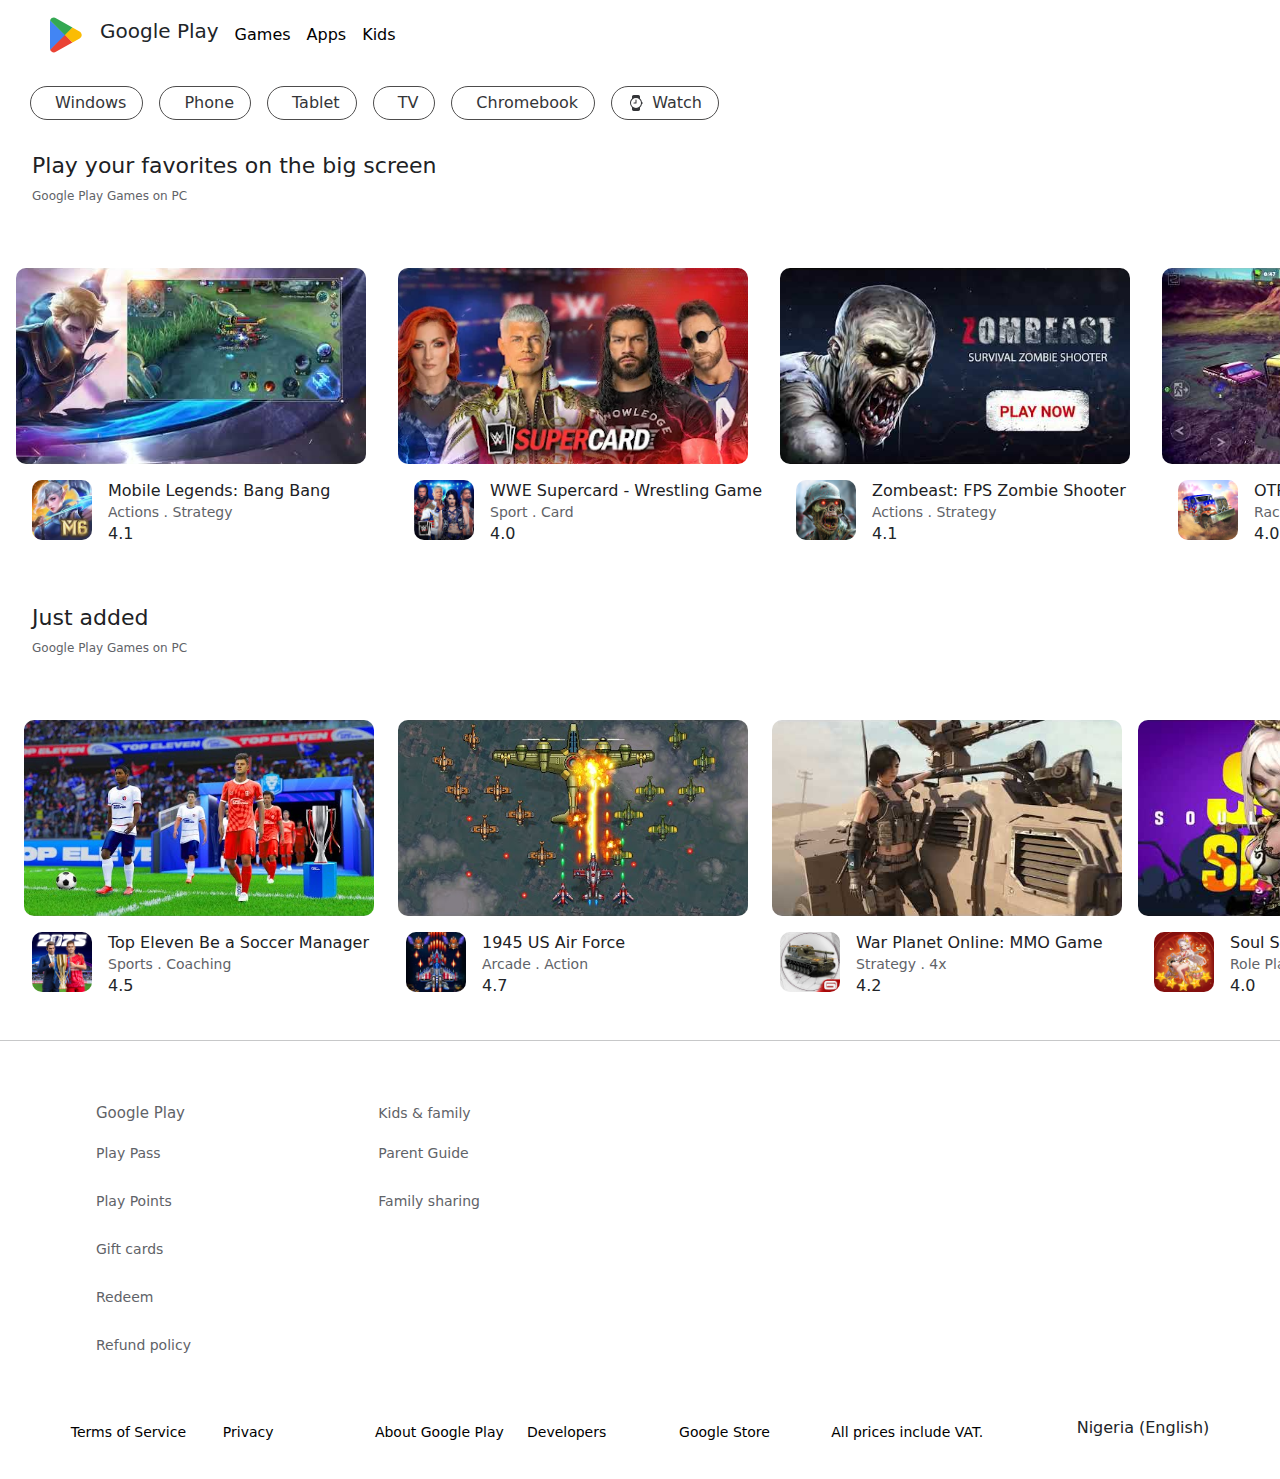
==== commit 4d540b8e: "I adjusted the logo" ====
--- a/index.html
+++ b/index.html
@@ -16,7 +16,7 @@
     <div class="home main">
         <div class="leftnav">
             <a href="../index.html">
-            <img style="height: 38px; width: 38px;" src="../project images/playstore header.svg" alt=""></a>
+            <img style="height: 38px; width: 38px;" src="./project images/playstore header.svg" alt=""></a>
             <h5>Google Play</h5>
  
 
--- a/css/global.css
+++ b/css/global.css
@@ -415,6 +415,7 @@
 .not .least{
     display: flex;
     justify-content: space-between;
+    /* flex-wrap: wrap; */
 }
 
 .least .but{
@@ -429,9 +430,11 @@
 
 .could .do{
     display: flex;
-    justify-content: space-between;
+    justify-content: space-around;
     align-items: center;
-    flex-wrap: wrap;
+    /* flex-wrap: wrap;
+    gap: 3rem;
+    margin: 2rem; */
 }
 
 /* 
@@ -442,6 +445,7 @@
 .do .it{
     display: grid;
     grid-template-columns: 1fr 1fr 1fr 1fr 1fr 1fr;
+    /* flex-wrap: wrap; */
     grid-template-rows: 1fr;
     margin: 2rem 0rem 1.5rem 1.5rem;
 }
@@ -455,6 +459,21 @@
     height: 1px;
 }
 
+@media (max-width: 500px)                {
+    .could .do{
+        .could .do{
+            display: grid;
+            grid-template-columns: 1fr 1fr 1fr 1fr 1fr 1fr;
+            align-items: 1fr 1fr;
+            margin-top: 3rem;
+            /* flex-wrap: wrap;
+            gap: 3rem;
+            margin: 2rem; */
+        }
+        
+    }
+}
+
 
 
 
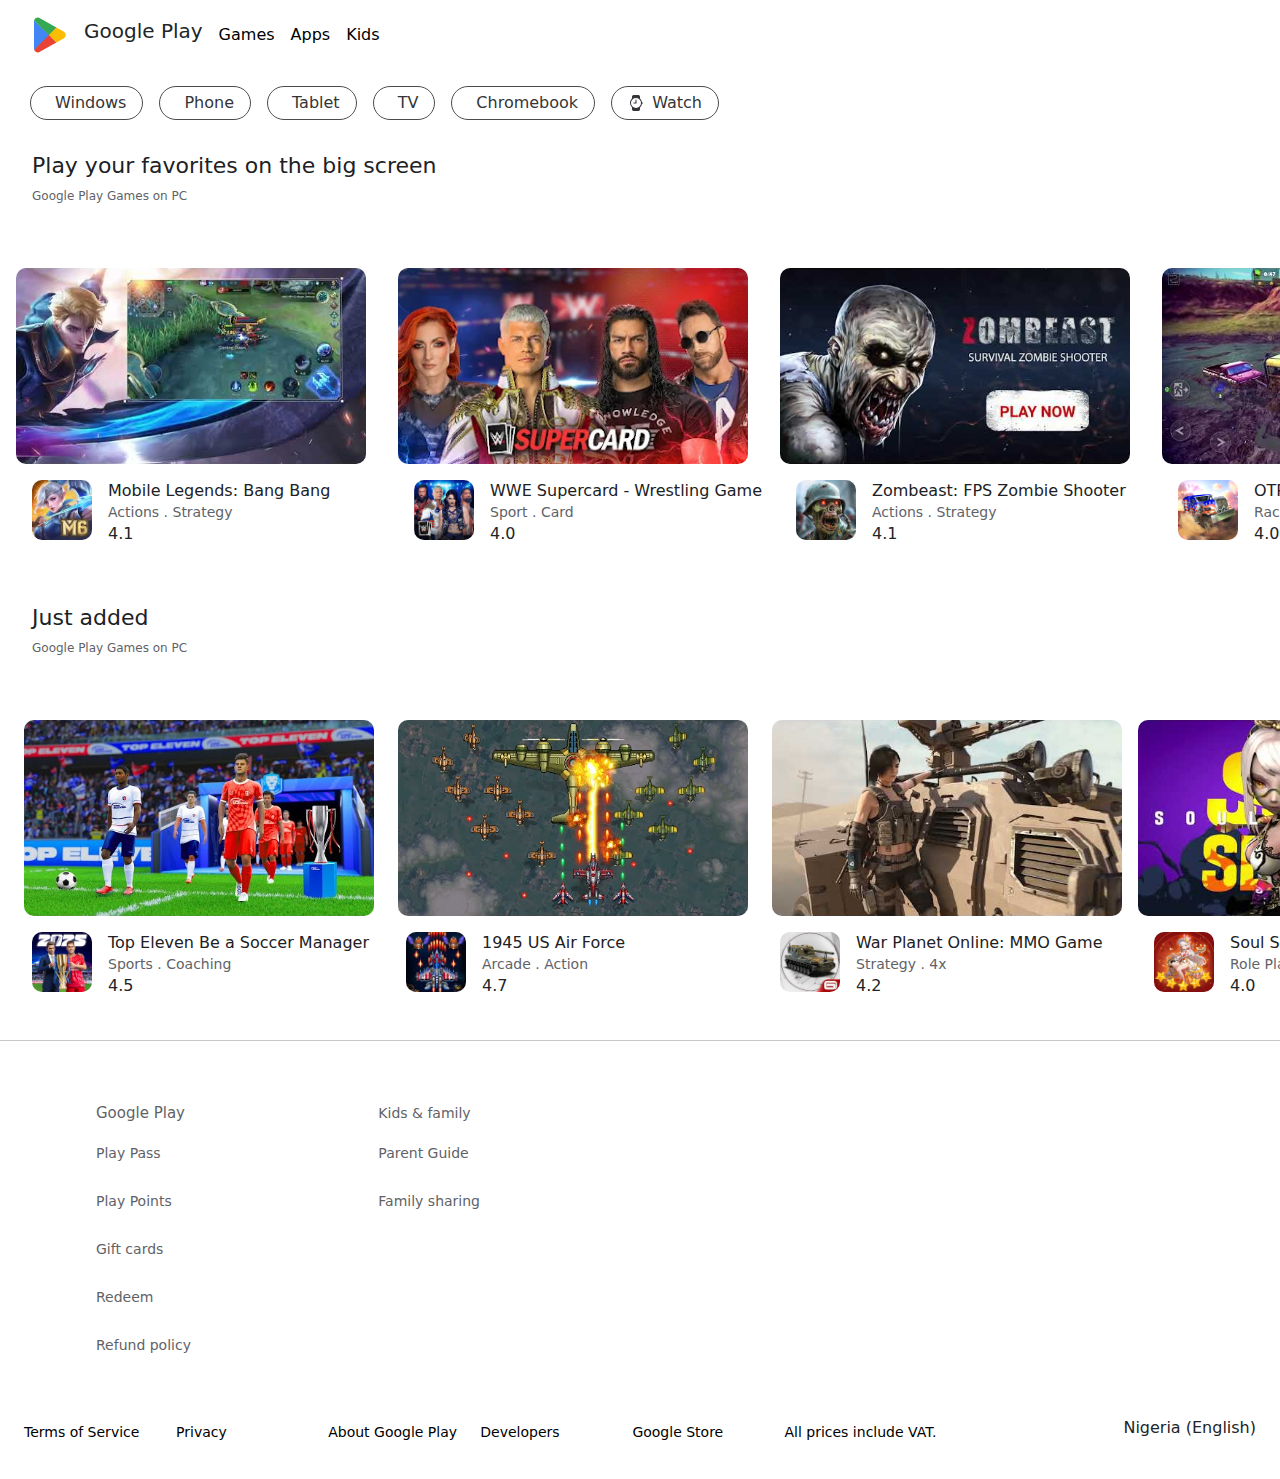
==== commit 7f00da5c: "i adjusted everything" ====
--- a/index.html
+++ b/index.html
@@ -15,7 +15,7 @@
 <header>
     <div class="home main">
         <div class="leftnav">
-            <a href="../index.html">
+            <a href="./index.html">
             <img style="height: 38px; width: 38px;" src="./project images/playstore header.svg" alt=""></a>
             <h5>Google Play</h5>
  
--- a/media queries style.css
+++ b/media queries style.css
@@ -38,6 +38,34 @@
 
 
 
+@media (max-width: 500px)                {
+    .fa-magnifying-glass{
+        width: 20px;
+        font-size: 15px;
+        /* height: 20px; */
+    }
+
+
+    .fa-circle-question{
+        width: 20px;
+        font-size: 15px;
+    }
+
+
+    .fa-circle-user{
+        width: 20px;
+        font-size: 15px;
+    }
+
+    .leftnav h5{
+        font-size: 15px;
+        margin-right: 20px;
+    }  
+    
+}
+
+
+
 header{
     position: fixed;
     top: 0;
@@ -52,7 +80,7 @@
     padding: 0px 30px;  
     justify-content: space-between; 
     align-items: center;  
-    margin: 1rem 1rem 2rem;
+    margin: 1rem 0rem 2rem 0rem;
 }
 
 .main .leftnav{
@@ -565,4 +593,36 @@
 .fa-star{
     width: 1px;
     height: 1px;
-}+}
+
+
+
+@media (max-width: 500px)                {
+    .could .do{
+        display: flex;
+        justify-content: space-between;
+        align-items: center;
+        /* flex-wrap: wrap; */
+        gap: 2rem;
+        /* margin: 2rem; */
+        margin-bottom: 5rem;
+    }
+
+
+    .do .it{
+        display: grid;
+        grid-template-columns: 1fr 1fr 1fr 1fr 1fr 1fr;
+        /* flex-wrap: wrap; */
+        grid-template-rows: 1fr;
+        gap: 2rem;
+        /* margin: 2rem 1rem 1.5rem 1.5rem; */
+    }
+    
+}
+
+
+
+
+
+
+ 
--- a/variable.css
+++ b/variable.css
@@ -19,6 +19,33 @@
     font-family: var(--font-family);
 }
 
+
+@media (max-width: 500px)                {
+    .fa-magnifying-glass{
+        width: 20px;
+        font-size: 15px;
+        /* height: 20px; */
+    }
+
+
+    .fa-circle-question{
+        width: 20px;
+        font-size: 15px;
+    }
+
+
+    .fa-circle-user{
+        width: 20px;
+        font-size: 15px;
+    }
+
+    .leftnav h5{
+        font-size: 15px;
+        margin-right: 20px;
+    }  
+    
+}
+
 .fa-magnifying-glass{
     width: 30px;
     font-size: 20px;
@@ -51,7 +78,7 @@
     padding: 0px 30px;  
     justify-content: space-between; 
     align-items: center;  
-    margin: 1rem 1rem 2rem;
+    margin: 1rem 0rem 2rem 0rem;
 }
 
 .main .leftnav{
@@ -506,9 +533,41 @@
 }
 
 
+@media (max-width: 500px)                {
+    .could .do{
+        display: flex;
+        justify-content: space-between;
+        align-items: center;
+        /* flex-wrap: wrap; */
+        gap: 2rem;
+        /* margin: 2rem; */
+        margin-bottom: 5rem;
+    }
+
+
+    .do .it{
+        display: grid;
+        grid-template-columns: 1fr 1fr 1fr 1fr 1fr 1fr;
+        /* flex-wrap: wrap; */
+        grid-template-rows: 1fr;
+        gap: 2rem;
+        /* margin: 2rem 1rem 1.5rem 1.5rem; */
+    }
+    
+}
+
+
+
+
 
 
  
 
 
 
+
+
+ 
+
+
+
--- a/css/global.css
+++ b/css/global.css
@@ -35,7 +35,31 @@
     font-size: 30px;
 }
 
-
+@media (max-width: 500px)                {
+    .fa-magnifying-glass{
+        width: 20px;
+        font-size: 15px;
+        /* height: 20px; */
+    }
+
+
+    .fa-circle-question{
+        width: 20px;
+        font-size: 15px;
+    }
+
+
+    .fa-circle-user{
+        width: 20px;
+        font-size: 15px;
+    }
+
+    .leftnav h5{
+        font-size: 15px;
+        margin-right: 20px;
+    }  
+    
+}
 
 header{
     position: sticky;
@@ -51,7 +75,7 @@
     padding: 0px 30px;  
     justify-content: space-between; 
     align-items: center;  
-    margin: 1rem 1rem 2rem;
+    margin: 1rem 0rem 2rem 0rem;
 }
 
 .main .leftnav{
@@ -430,11 +454,11 @@
 
 .could .do{
     display: flex;
-    justify-content: space-around;
+    justify-content: space-between;
     align-items: center;
-    /* flex-wrap: wrap;
-    gap: 3rem;
-    margin: 2rem; */
+    /* flex-wrap: wrap; */
+    /* gap: 2rem; */
+    /* margin: 2rem; */
 }
 
 /* 
@@ -447,7 +471,7 @@
     grid-template-columns: 1fr 1fr 1fr 1fr 1fr 1fr;
     /* flex-wrap: wrap; */
     grid-template-rows: 1fr;
-    margin: 2rem 0rem 1.5rem 1.5rem;
+    margin: 2rem 1rem 1.5rem 1.5rem;
 }
 
 .do .you{
@@ -461,18 +485,28 @@
 
 @media (max-width: 500px)                {
     .could .do{
-        .could .do{
-            display: grid;
-            grid-template-columns: 1fr 1fr 1fr 1fr 1fr 1fr;
-            align-items: 1fr 1fr;
-            margin-top: 3rem;
-            /* flex-wrap: wrap;
-            gap: 3rem;
-            margin: 2rem; */
-        }
-        
-    }
-}
+        display: flex;
+        justify-content: space-between;
+        align-items: center;
+        /* flex-wrap: wrap; */
+        gap: 2rem;
+        /* margin: 2rem; */
+        margin-bottom: 5rem;
+    }
+
+
+    .do .it{
+        display: grid;
+        grid-template-columns: 1fr 1fr 1fr 1fr 1fr 1fr;
+        /* flex-wrap: wrap; */
+        grid-template-rows: 1fr;
+        gap: 2rem;
+        /* margin: 2rem 1rem 1.5rem 1.5rem; */
+    }
+    
+}
+
+
 
 
 
